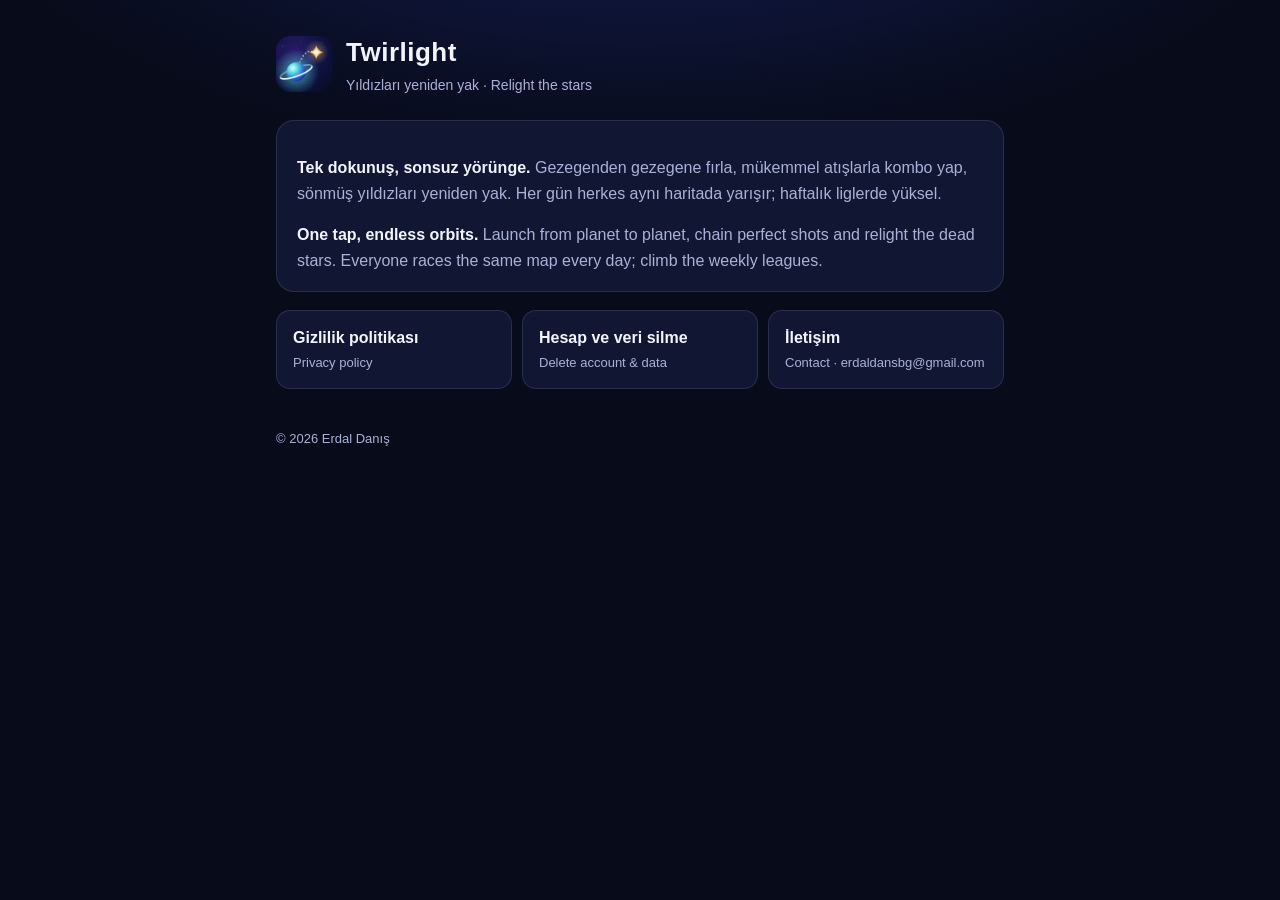
==== index.html @ c249e198 "Add files via upload" ====
<!doctype html>
<html lang="tr">
<head>
  <meta charset="utf-8">
  <meta name="viewport" content="width=device-width, initial-scale=1">
  <title>Twirlight</title>
  <meta name="description" content="Twirlight: tek dokunuşla yıldızları yeniden yaktığın, her gün herkesin aynı haritada yarıştığı uzay oyunu.">
  <link rel="icon" href="icon.png">
  <link rel="stylesheet" href="style.css">
</head>
<body>
  <main>
    <header>
      <img src="icon.png" alt="">
      <div>
        <div class="brand">Twirlight</div>
        <div class="tag">Yıldızları yeniden yak · Relight the stars</div>
      </div>
    </header>

    <div class="card">
      <p><strong>Tek dokunuş, sonsuz yörünge.</strong> Gezegenden gezegene fırla, mükemmel atışlarla kombo yap,
        sönmüş yıldızları yeniden yak. Her gün herkes aynı haritada yarışır; haftalık liglerde yüksel.</p>
      <p><strong>One tap, endless orbits.</strong> Launch from planet to planet, chain perfect shots and relight the
        dead stars. Everyone races the same map every day; climb the weekly leagues.</p>
    </div>

    <div class="links">
      <a href="privacy/">Gizlilik politikası<span>Privacy policy</span></a>
      <a href="delete-account/">Hesap ve veri silme<span>Delete account &amp; data</span></a>
      <a href="mailto:erdaldansbg@gmail.com">İletişim<span>Contact · erdaldansbg@gmail.com</span></a>
    </div>

    <footer>© 2026 Erdal Danış</footer>
  </main>
</body>
</html>
---- style.css ----
:root {
  --bg: #070b1a;
  --surface: #111733;
  --border: rgba(255, 255, 255, 0.1);
  --text: #f2f5ff;
  --dim: #a9b2d6;
  --accent: #5ce1e6;
  --gold: #ffd166;
  --danger: #ff6b6b;
}
* { box-sizing: border-box; }
html { -webkit-text-size-adjust: 100%; }
body {
  margin: 0;
  background: radial-gradient(1200px 600px at 50% -200px, #16205a 0%, var(--bg) 60%) fixed, var(--bg);
  color: var(--text);
  font: 16px/1.6 -apple-system, BlinkMacSystemFont, 'Segoe UI', Roboto, 'Helvetica Neue', Arial, sans-serif;
}
main { max-width: 760px; margin: 0 auto; padding: 32px 16px 64px; }
header { display: flex; align-items: center; gap: 14px; margin-bottom: 24px; }
header img { width: 56px; height: 56px; border-radius: 14px; }
header a { color: var(--text); text-decoration: none; }
.brand { font-size: 26px; font-weight: 800; letter-spacing: 0.5px; }
.tag { color: var(--dim); font-size: 14px; }
h1 { font-size: 28px; line-height: 1.25; margin: 8px 0 4px; }
h2 { font-size: 19px; margin: 28px 0 8px; color: var(--accent); }
p, li { color: var(--dim); }
strong { color: var(--text); }
a { color: var(--accent); }
.card { background: var(--surface); border: 1px solid var(--border); border-radius: 18px; padding: 18px 20px; margin: 14px 0; }
.lang { display: flex; gap: 8px; margin: 12px 0 8px; }
.lang a { padding: 6px 12px; border-radius: 999px; border: 1px solid var(--border); text-decoration: none; color: var(--text); font-size: 14px; }
.muted { color: var(--dim); font-size: 14px; }
.steps li { margin: 6px 0; }
.warn { border-color: rgba(255, 107, 107, 0.35); }
.warn strong { color: var(--danger); }
.links { display: grid; gap: 10px; grid-template-columns: repeat(auto-fit, minmax(200px, 1fr)); margin-top: 18px; }
.links a { display: block; background: var(--surface); border: 1px solid var(--border); border-radius: 14px; padding: 14px 16px; text-decoration: none; color: var(--text); font-weight: 600; }
.links a span { display: block; color: var(--dim); font-weight: 400; font-size: 13px; margin-top: 2px; }
hr { border: 0; border-top: 1px solid var(--border); margin: 40px 0; }
footer { color: var(--dim); font-size: 13px; margin-top: 40px; }
.card h2 { margin-top: 0; }
.card > :last-child { margin-bottom: 0; }
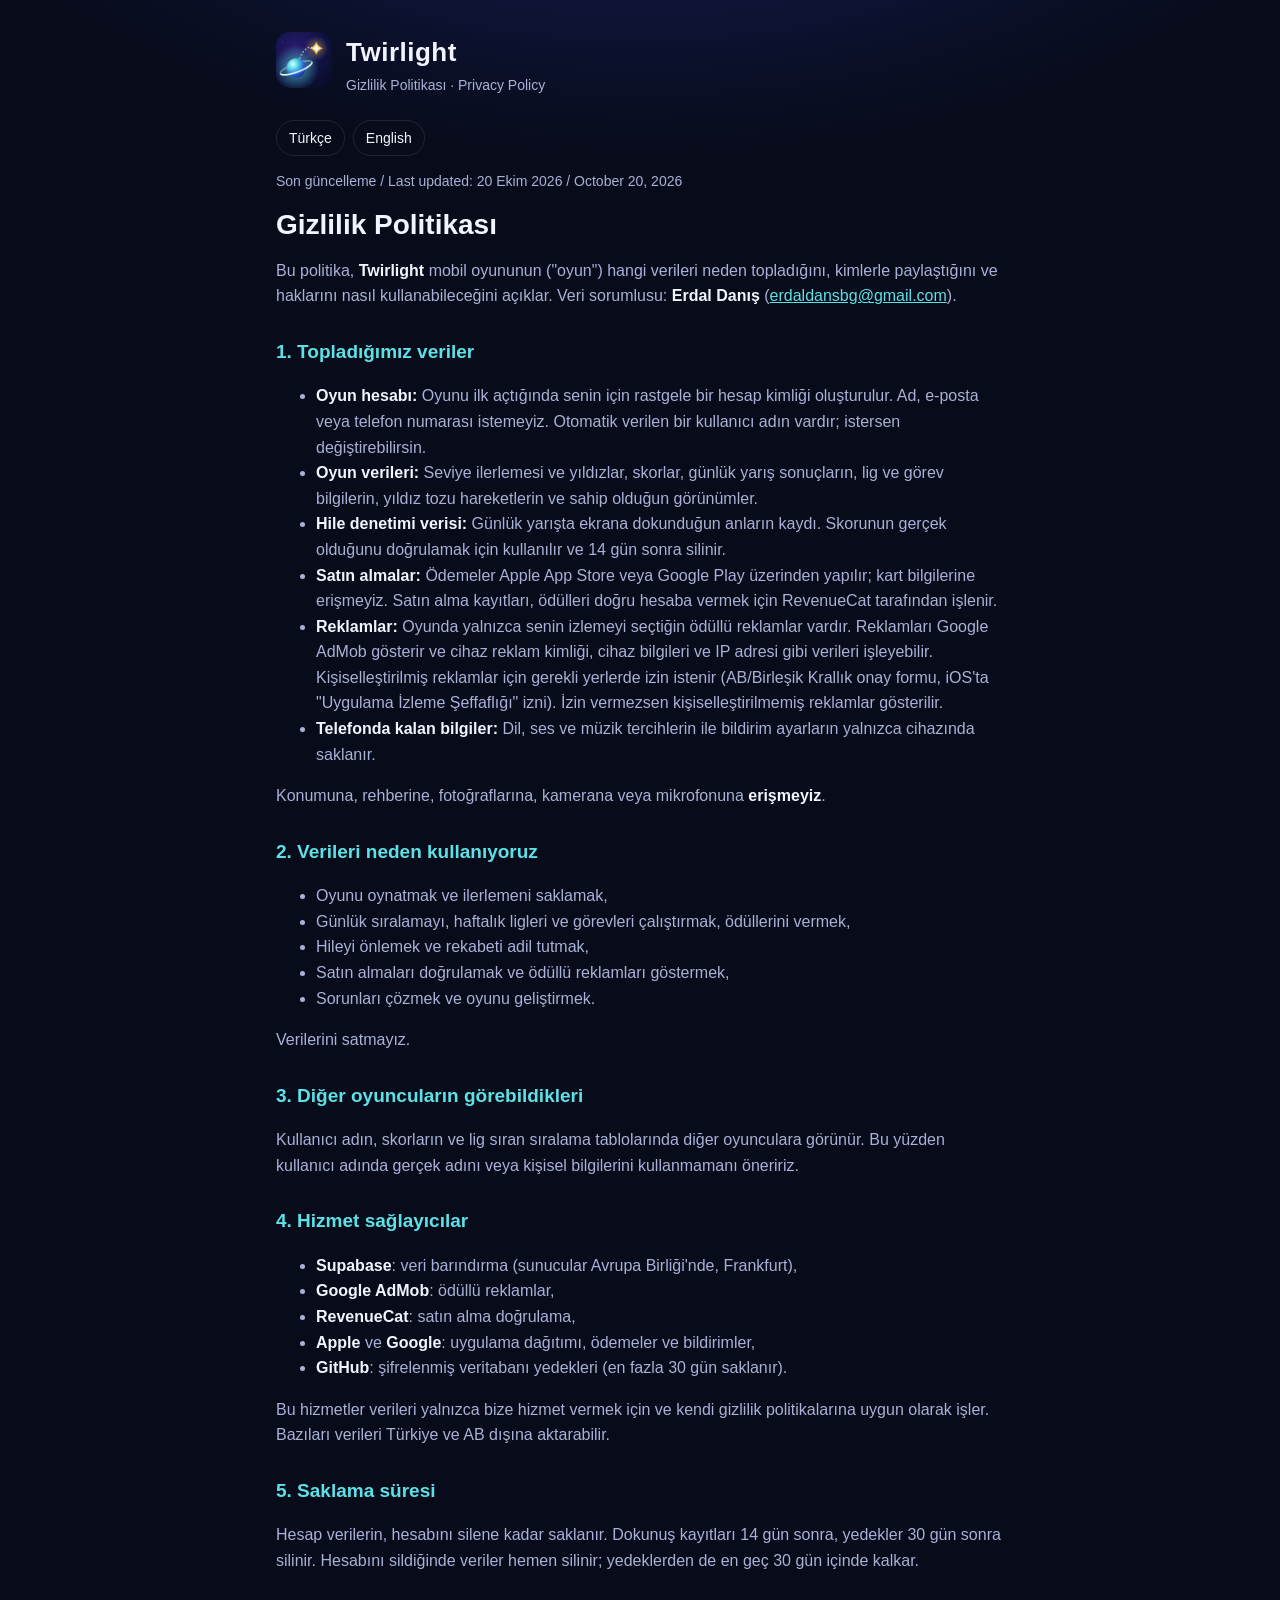
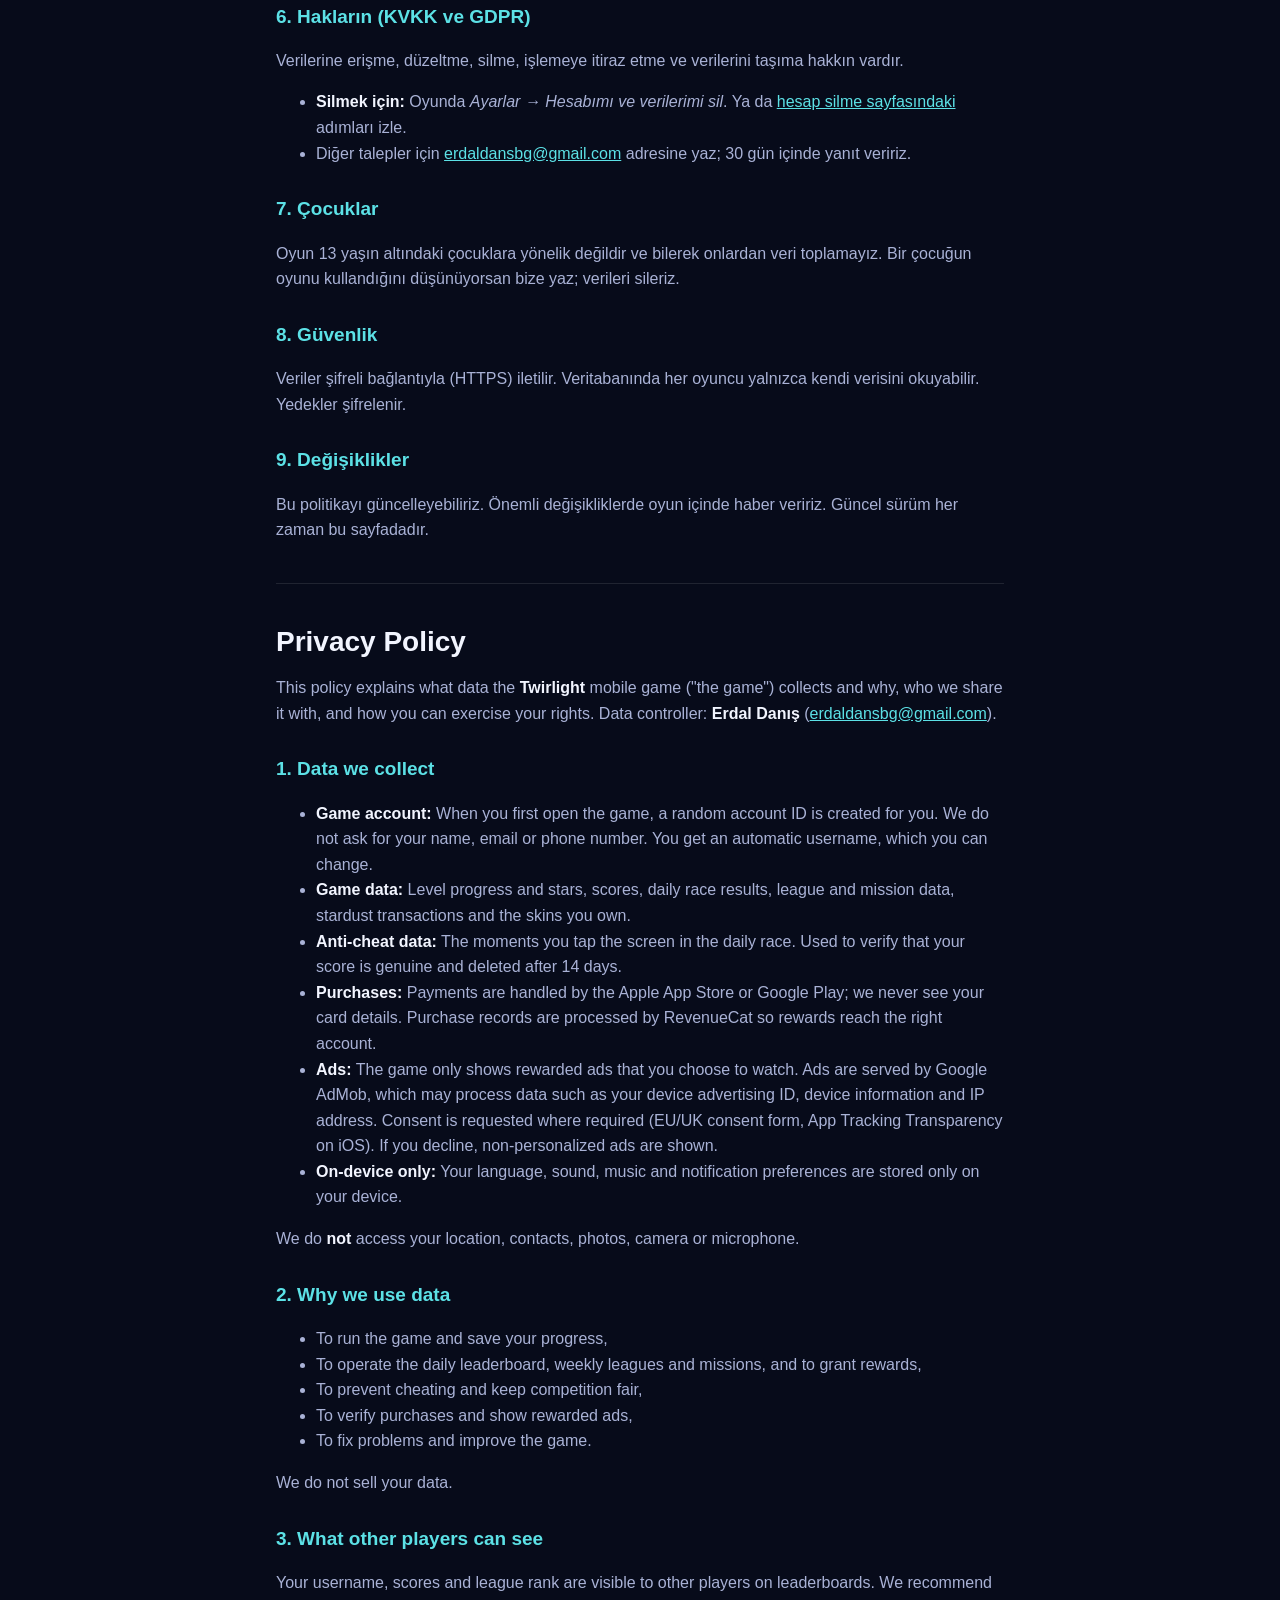
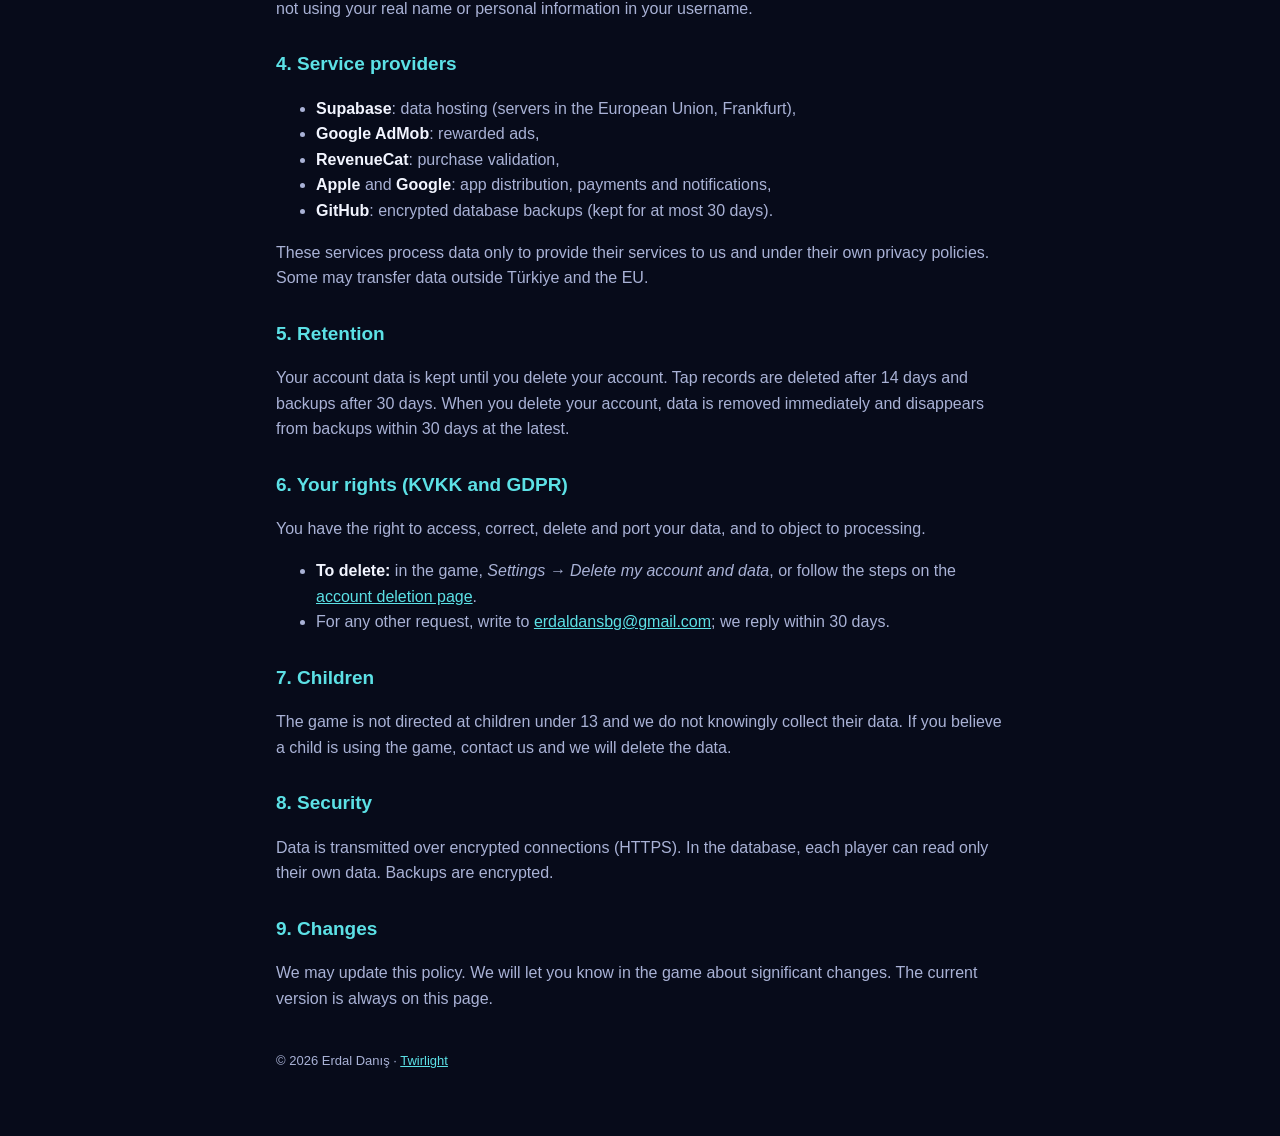
==== commit bb2146f6: "Add files via upload" ====
--- a/index.html
+++ b/index.html
@@ -3,35 +3,181 @@
 <head>
   <meta charset="utf-8">
   <meta name="viewport" content="width=device-width, initial-scale=1">
-  <title>Twirlight</title>
-  <meta name="description" content="Twirlight: tek dokunuşla yıldızları yeniden yaktığın, her gün herkesin aynı haritada yarıştığı uzay oyunu.">
-  <link rel="icon" href="icon.png">
-  <link rel="stylesheet" href="style.css">
+  <title>Twirlight · Gizlilik Politikası / Privacy Policy</title>
+  <link rel="icon" href="../icon.png">
+  <link rel="stylesheet" href="../style.css">
 </head>
 <body>
   <main>
     <header>
-      <img src="icon.png" alt="">
+      <a href="../"><img src="../icon.png" alt=""></a>
       <div>
-        <div class="brand">Twirlight</div>
-        <div class="tag">Yıldızları yeniden yak · Relight the stars</div>
+        <a href="../" class="brand">Twirlight</a>
+        <div class="tag">Gizlilik Politikası · Privacy Policy</div>
       </div>
     </header>
 
-    <div class="card">
-      <p><strong>Tek dokunuş, sonsuz yörünge.</strong> Gezegenden gezegene fırla, mükemmel atışlarla kombo yap,
-        sönmüş yıldızları yeniden yak. Her gün herkes aynı haritada yarışır; haftalık liglerde yüksel.</p>
-      <p><strong>One tap, endless orbits.</strong> Launch from planet to planet, chain perfect shots and relight the
-        dead stars. Everyone races the same map every day; climb the weekly leagues.</p>
-    </div>
+    <div class="lang"><a href="#tr">Türkçe</a><a href="#en">English</a></div>
+    <p class="muted">Son güncelleme / Last updated: 20 Ekim 2026 / October 20, 2026</p>
 
-    <div class="links">
-      <a href="privacy/">Gizlilik politikası<span>Privacy policy</span></a>
-      <a href="delete-account/">Hesap ve veri silme<span>Delete account &amp; data</span></a>
-      <a href="mailto:erdaldansbg@gmail.com">İletişim<span>Contact · erdaldansbg@gmail.com</span></a>
-    </div>
+    <!-- ===================== TÜRKÇE ===================== -->
+    <section id="tr">
+      <h1>Gizlilik Politikası</h1>
+      <p>Bu politika, <strong>Twirlight</strong> mobil oyununun ("oyun") hangi verileri neden topladığını, kimlerle
+        paylaştığını ve haklarını nasıl kullanabileceğini açıklar. Veri sorumlusu: <strong>Erdal Danış</strong>
+        (<a href="mailto:erdaldansbg@gmail.com">erdaldansbg@gmail.com</a>).</p>
 
-    <footer>© 2026 Erdal Danış</footer>
+      <h2>1. Topladığımız veriler</h2>
+      <ul>
+        <li><strong>Oyun hesabı:</strong> Oyunu ilk açtığında senin için rastgele bir hesap kimliği oluşturulur.
+          Ad, e-posta veya telefon numarası istemeyiz. Otomatik verilen bir kullanıcı adın vardır; istersen değiştirebilirsin.</li>
+        <li><strong>Oyun verileri:</strong> Seviye ilerlemesi ve yıldızlar, skorlar, günlük yarış sonuçların, lig ve görev
+          bilgilerin, yıldız tozu hareketlerin ve sahip olduğun görünümler.</li>
+        <li><strong>Hile denetimi verisi:</strong> Günlük yarışta ekrana dokunduğun anların kaydı. Skorunun gerçek olduğunu
+          doğrulamak için kullanılır ve 14 gün sonra silinir.</li>
+        <li><strong>Satın almalar:</strong> Ödemeler Apple App Store veya Google Play üzerinden yapılır; kart bilgilerine
+          erişmeyiz. Satın alma kayıtları, ödülleri doğru hesaba vermek için RevenueCat tarafından işlenir.</li>
+        <li><strong>Reklamlar:</strong> Oyunda yalnızca senin izlemeyi seçtiğin ödüllü reklamlar vardır. Reklamları
+          Google AdMob gösterir ve cihaz reklam kimliği, cihaz bilgileri ve IP adresi gibi verileri işleyebilir.
+          Kişiselleştirilmiş reklamlar için gerekli yerlerde izin istenir (AB/Birleşik Krallık onay formu, iOS'ta
+          "Uygulama İzleme Şeffaflığı" izni). İzin vermezsen kişiselleştirilmemiş reklamlar gösterilir.</li>
+        <li><strong>Telefonda kalan bilgiler:</strong> Dil, ses ve müzik tercihlerin ile bildirim ayarların yalnızca
+          cihazında saklanır.</li>
+      </ul>
+      <p>Konumuna, rehberine, fotoğraflarına, kamerana veya mikrofonuna <strong>erişmeyiz</strong>.</p>
+
+      <h2>2. Verileri neden kullanıyoruz</h2>
+      <ul>
+        <li>Oyunu oynatmak ve ilerlemeni saklamak,</li>
+        <li>Günlük sıralamayı, haftalık ligleri ve görevleri çalıştırmak, ödüllerini vermek,</li>
+        <li>Hileyi önlemek ve rekabeti adil tutmak,</li>
+        <li>Satın almaları doğrulamak ve ödüllü reklamları göstermek,</li>
+        <li>Sorunları çözmek ve oyunu geliştirmek.</li>
+      </ul>
+      <p>Verilerini satmayız.</p>
+
+      <h2>3. Diğer oyuncuların görebildikleri</h2>
+      <p>Kullanıcı adın, skorların ve lig sıran sıralama tablolarında diğer oyunculara görünür. Bu yüzden kullanıcı adında
+        gerçek adını veya kişisel bilgilerini kullanmamanı öneririz.</p>
+
+      <h2>4. Hizmet sağlayıcılar</h2>
+      <ul>
+        <li><strong>Supabase</strong>: veri barındırma (sunucular Avrupa Birliği'nde, Frankfurt),</li>
+        <li><strong>Google AdMob</strong>: ödüllü reklamlar,</li>
+        <li><strong>RevenueCat</strong>: satın alma doğrulama,</li>
+        <li><strong>Apple</strong> ve <strong>Google</strong>: uygulama dağıtımı, ödemeler ve bildirimler,</li>
+        <li><strong>GitHub</strong>: şifrelenmiş veritabanı yedekleri (en fazla 30 gün saklanır).</li>
+      </ul>
+      <p>Bu hizmetler verileri yalnızca bize hizmet vermek için ve kendi gizlilik politikalarına uygun olarak işler.
+        Bazıları verileri Türkiye ve AB dışına aktarabilir.</p>
+
+      <h2>5. Saklama süresi</h2>
+      <p>Hesap verilerin, hesabını silene kadar saklanır. Dokunuş kayıtları 14 gün sonra, yedekler 30 gün sonra silinir.
+        Hesabını sildiğinde veriler hemen silinir; yedeklerden de en geç 30 gün içinde kalkar.</p>
+
+      <h2>6. Hakların (KVKK ve GDPR)</h2>
+      <p>Verilerine erişme, düzeltme, silme, işlemeye itiraz etme ve verilerini taşıma hakkın vardır.</p>
+      <ul>
+        <li><strong>Silmek için:</strong> Oyunda <em>Ayarlar → Hesabımı ve verilerimi sil</em>. Ya da
+          <a href="../delete-account/">hesap silme sayfasındaki</a> adımları izle.</li>
+        <li>Diğer talepler için <a href="mailto:erdaldansbg@gmail.com">erdaldansbg@gmail.com</a> adresine yaz;
+          30 gün içinde yanıt veririz.</li>
+      </ul>
+
+      <h2>7. Çocuklar</h2>
+      <p>Oyun 13 yaşın altındaki çocuklara yönelik değildir ve bilerek onlardan veri toplamayız. Bir çocuğun oyunu
+        kullandığını düşünüyorsan bize yaz; verileri sileriz.</p>
+
+      <h2>8. Güvenlik</h2>
+      <p>Veriler şifreli bağlantıyla (HTTPS) iletilir. Veritabanında her oyuncu yalnızca kendi verisini okuyabilir.
+        Yedekler şifrelenir.</p>
+
+      <h2>9. Değişiklikler</h2>
+      <p>Bu politikayı güncelleyebiliriz. Önemli değişikliklerde oyun içinde haber veririz. Güncel sürüm her zaman bu
+        sayfadadır.</p>
+    </section>
+
+    <hr>
+
+    <!-- ===================== ENGLISH ===================== -->
+    <section id="en" lang="en">
+      <h1>Privacy Policy</h1>
+      <p>This policy explains what data the <strong>Twirlight</strong> mobile game ("the game") collects and why, who we
+        share it with, and how you can exercise your rights. Data controller: <strong>Erdal Danış</strong>
+        (<a href="mailto:erdaldansbg@gmail.com">erdaldansbg@gmail.com</a>).</p>
+
+      <h2>1. Data we collect</h2>
+      <ul>
+        <li><strong>Game account:</strong> When you first open the game, a random account ID is created for you. We do
+          not ask for your name, email or phone number. You get an automatic username, which you can change.</li>
+        <li><strong>Game data:</strong> Level progress and stars, scores, daily race results, league and mission data,
+          stardust transactions and the skins you own.</li>
+        <li><strong>Anti-cheat data:</strong> The moments you tap the screen in the daily race. Used to verify that your
+          score is genuine and deleted after 14 days.</li>
+        <li><strong>Purchases:</strong> Payments are handled by the Apple App Store or Google Play; we never see your
+          card details. Purchase records are processed by RevenueCat so rewards reach the right account.</li>
+        <li><strong>Ads:</strong> The game only shows rewarded ads that you choose to watch. Ads are served by Google
+          AdMob, which may process data such as your device advertising ID, device information and IP address.
+          Consent is requested where required (EU/UK consent form, App Tracking Transparency on iOS). If you decline,
+          non-personalized ads are shown.</li>
+        <li><strong>On-device only:</strong> Your language, sound, music and notification preferences are stored only on
+          your device.</li>
+      </ul>
+      <p>We do <strong>not</strong> access your location, contacts, photos, camera or microphone.</p>
+
+      <h2>2. Why we use data</h2>
+      <ul>
+        <li>To run the game and save your progress,</li>
+        <li>To operate the daily leaderboard, weekly leagues and missions, and to grant rewards,</li>
+        <li>To prevent cheating and keep competition fair,</li>
+        <li>To verify purchases and show rewarded ads,</li>
+        <li>To fix problems and improve the game.</li>
+      </ul>
+      <p>We do not sell your data.</p>
+
+      <h2>3. What other players can see</h2>
+      <p>Your username, scores and league rank are visible to other players on leaderboards. We recommend not using
+        your real name or personal information in your username.</p>
+
+      <h2>4. Service providers</h2>
+      <ul>
+        <li><strong>Supabase</strong>: data hosting (servers in the European Union, Frankfurt),</li>
+        <li><strong>Google AdMob</strong>: rewarded ads,</li>
+        <li><strong>RevenueCat</strong>: purchase validation,</li>
+        <li><strong>Apple</strong> and <strong>Google</strong>: app distribution, payments and notifications,</li>
+        <li><strong>GitHub</strong>: encrypted database backups (kept for at most 30 days).</li>
+      </ul>
+      <p>These services process data only to provide their services to us and under their own privacy policies. Some
+        may transfer data outside Türkiye and the EU.</p>
+
+      <h2>5. Retention</h2>
+      <p>Your account data is kept until you delete your account. Tap records are deleted after 14 days and backups
+        after 30 days. When you delete your account, data is removed immediately and disappears from backups within 30
+        days at the latest.</p>
+
+      <h2>6. Your rights (KVKK and GDPR)</h2>
+      <p>You have the right to access, correct, delete and port your data, and to object to processing.</p>
+      <ul>
+        <li><strong>To delete:</strong> in the game, <em>Settings → Delete my account and data</em>, or follow the steps
+          on the <a href="../delete-account/">account deletion page</a>.</li>
+        <li>For any other request, write to <a href="mailto:erdaldansbg@gmail.com">erdaldansbg@gmail.com</a>; we reply
+          within 30 days.</li>
+      </ul>
+
+      <h2>7. Children</h2>
+      <p>The game is not directed at children under 13 and we do not knowingly collect their data. If you believe a
+        child is using the game, contact us and we will delete the data.</p>
+
+      <h2>8. Security</h2>
+      <p>Data is transmitted over encrypted connections (HTTPS). In the database, each player can read only their own
+        data. Backups are encrypted.</p>
+
+      <h2>9. Changes</h2>
+      <p>We may update this policy. We will let you know in the game about significant changes. The current version is
+        always on this page.</p>
+    </section>
+
+    <footer>© 2026 Erdal Danış · <a href="../">Twirlight</a></footer>
   </main>
 </body>
 </html>
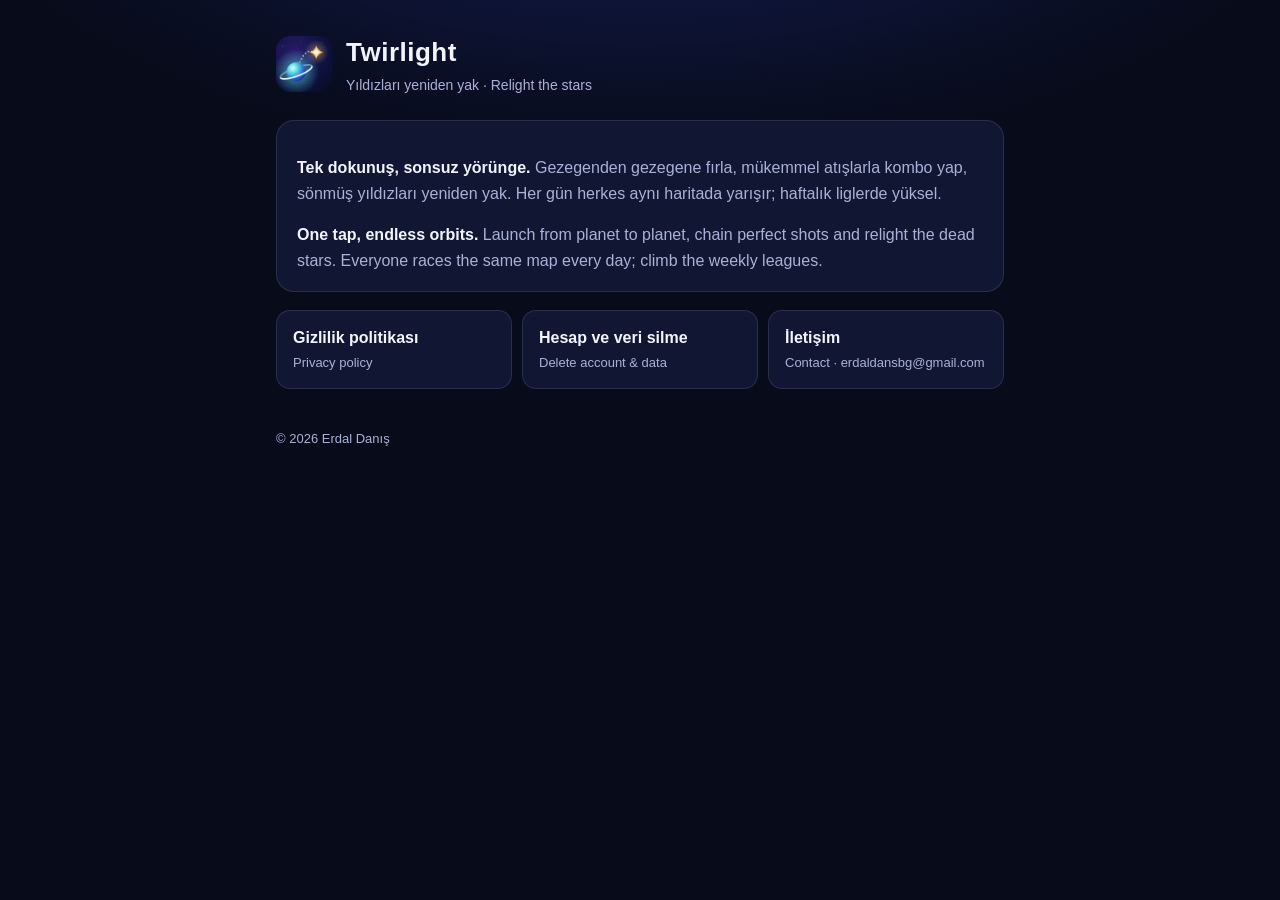
==== commit 3264f5e6: "Add files via upload" ====
--- a/index.html
+++ b/index.html
@@ -3,181 +3,35 @@
 <head>
   <meta charset="utf-8">
   <meta name="viewport" content="width=device-width, initial-scale=1">
-  <title>Twirlight · Gizlilik Politikası / Privacy Policy</title>
-  <link rel="icon" href="../icon.png">
-  <link rel="stylesheet" href="../style.css">
+  <title>Twirlight</title>
+  <meta name="description" content="Twirlight: tek dokunuşla yıldızları yeniden yaktığın, her gün herkesin aynı haritada yarıştığı uzay oyunu.">
+  <link rel="icon" href="icon.png">
+  <link rel="stylesheet" href="style.css">
 </head>
 <body>
   <main>
     <header>
-      <a href="../"><img src="../icon.png" alt=""></a>
+      <img src="icon.png" alt="">
       <div>
-        <a href="../" class="brand">Twirlight</a>
-        <div class="tag">Gizlilik Politikası · Privacy Policy</div>
+        <div class="brand">Twirlight</div>
+        <div class="tag">Yıldızları yeniden yak · Relight the stars</div>
       </div>
     </header>
 
-    <div class="lang"><a href="#tr">Türkçe</a><a href="#en">English</a></div>
-    <p class="muted">Son güncelleme / Last updated: 20 Ekim 2026 / October 20, 2026</p>
+    <div class="card">
+      <p><strong>Tek dokunuş, sonsuz yörünge.</strong> Gezegenden gezegene fırla, mükemmel atışlarla kombo yap,
+        sönmüş yıldızları yeniden yak. Her gün herkes aynı haritada yarışır; haftalık liglerde yüksel.</p>
+      <p><strong>One tap, endless orbits.</strong> Launch from planet to planet, chain perfect shots and relight the
+        dead stars. Everyone races the same map every day; climb the weekly leagues.</p>
+    </div>
 
-    <!-- ===================== TÜRKÇE ===================== -->
-    <section id="tr">
-      <h1>Gizlilik Politikası</h1>
-      <p>Bu politika, <strong>Twirlight</strong> mobil oyununun ("oyun") hangi verileri neden topladığını, kimlerle
-        paylaştığını ve haklarını nasıl kullanabileceğini açıklar. Veri sorumlusu: <strong>Erdal Danış</strong>
-        (<a href="mailto:erdaldansbg@gmail.com">erdaldansbg@gmail.com</a>).</p>
+    <div class="links">
+      <a href="privacy/">Gizlilik politikası<span>Privacy policy</span></a>
+      <a href="delete-account/">Hesap ve veri silme<span>Delete account &amp; data</span></a>
+      <a href="mailto:erdaldansbg@gmail.com">İletişim<span>Contact · erdaldansbg@gmail.com</span></a>
+    </div>
 
-      <h2>1. Topladığımız veriler</h2>
-      <ul>
-        <li><strong>Oyun hesabı:</strong> Oyunu ilk açtığında senin için rastgele bir hesap kimliği oluşturulur.
-          Ad, e-posta veya telefon numarası istemeyiz. Otomatik verilen bir kullanıcı adın vardır; istersen değiştirebilirsin.</li>
-        <li><strong>Oyun verileri:</strong> Seviye ilerlemesi ve yıldızlar, skorlar, günlük yarış sonuçların, lig ve görev
-          bilgilerin, yıldız tozu hareketlerin ve sahip olduğun görünümler.</li>
-        <li><strong>Hile denetimi verisi:</strong> Günlük yarışta ekrana dokunduğun anların kaydı. Skorunun gerçek olduğunu
-          doğrulamak için kullanılır ve 14 gün sonra silinir.</li>
-        <li><strong>Satın almalar:</strong> Ödemeler Apple App Store veya Google Play üzerinden yapılır; kart bilgilerine
-          erişmeyiz. Satın alma kayıtları, ödülleri doğru hesaba vermek için RevenueCat tarafından işlenir.</li>
-        <li><strong>Reklamlar:</strong> Oyunda yalnızca senin izlemeyi seçtiğin ödüllü reklamlar vardır. Reklamları
-          Google AdMob gösterir ve cihaz reklam kimliği, cihaz bilgileri ve IP adresi gibi verileri işleyebilir.
-          Kişiselleştirilmiş reklamlar için gerekli yerlerde izin istenir (AB/Birleşik Krallık onay formu, iOS'ta
-          "Uygulama İzleme Şeffaflığı" izni). İzin vermezsen kişiselleştirilmemiş reklamlar gösterilir.</li>
-        <li><strong>Telefonda kalan bilgiler:</strong> Dil, ses ve müzik tercihlerin ile bildirim ayarların yalnızca
-          cihazında saklanır.</li>
-      </ul>
-      <p>Konumuna, rehberine, fotoğraflarına, kamerana veya mikrofonuna <strong>erişmeyiz</strong>.</p>
-
-      <h2>2. Verileri neden kullanıyoruz</h2>
-      <ul>
-        <li>Oyunu oynatmak ve ilerlemeni saklamak,</li>
-        <li>Günlük sıralamayı, haftalık ligleri ve görevleri çalıştırmak, ödüllerini vermek,</li>
-        <li>Hileyi önlemek ve rekabeti adil tutmak,</li>
-        <li>Satın almaları doğrulamak ve ödüllü reklamları göstermek,</li>
-        <li>Sorunları çözmek ve oyunu geliştirmek.</li>
-      </ul>
-      <p>Verilerini satmayız.</p>
-
-      <h2>3. Diğer oyuncuların görebildikleri</h2>
-      <p>Kullanıcı adın, skorların ve lig sıran sıralama tablolarında diğer oyunculara görünür. Bu yüzden kullanıcı adında
-        gerçek adını veya kişisel bilgilerini kullanmamanı öneririz.</p>
-
-      <h2>4. Hizmet sağlayıcılar</h2>
-      <ul>
-        <li><strong>Supabase</strong>: veri barındırma (sunucular Avrupa Birliği'nde, Frankfurt),</li>
-        <li><strong>Google AdMob</strong>: ödüllü reklamlar,</li>
-        <li><strong>RevenueCat</strong>: satın alma doğrulama,</li>
-        <li><strong>Apple</strong> ve <strong>Google</strong>: uygulama dağıtımı, ödemeler ve bildirimler,</li>
-        <li><strong>GitHub</strong>: şifrelenmiş veritabanı yedekleri (en fazla 30 gün saklanır).</li>
-      </ul>
-      <p>Bu hizmetler verileri yalnızca bize hizmet vermek için ve kendi gizlilik politikalarına uygun olarak işler.
-        Bazıları verileri Türkiye ve AB dışına aktarabilir.</p>
-
-      <h2>5. Saklama süresi</h2>
-      <p>Hesap verilerin, hesabını silene kadar saklanır. Dokunuş kayıtları 14 gün sonra, yedekler 30 gün sonra silinir.
-        Hesabını sildiğinde veriler hemen silinir; yedeklerden de en geç 30 gün içinde kalkar.</p>
-
-      <h2>6. Hakların (KVKK ve GDPR)</h2>
-      <p>Verilerine erişme, düzeltme, silme, işlemeye itiraz etme ve verilerini taşıma hakkın vardır.</p>
-      <ul>
-        <li><strong>Silmek için:</strong> Oyunda <em>Ayarlar → Hesabımı ve verilerimi sil</em>. Ya da
-          <a href="../delete-account/">hesap silme sayfasındaki</a> adımları izle.</li>
-        <li>Diğer talepler için <a href="mailto:erdaldansbg@gmail.com">erdaldansbg@gmail.com</a> adresine yaz;
-          30 gün içinde yanıt veririz.</li>
-      </ul>
-
-      <h2>7. Çocuklar</h2>
-      <p>Oyun 13 yaşın altındaki çocuklara yönelik değildir ve bilerek onlardan veri toplamayız. Bir çocuğun oyunu
-        kullandığını düşünüyorsan bize yaz; verileri sileriz.</p>
-
-      <h2>8. Güvenlik</h2>
-      <p>Veriler şifreli bağlantıyla (HTTPS) iletilir. Veritabanında her oyuncu yalnızca kendi verisini okuyabilir.
-        Yedekler şifrelenir.</p>
-
-      <h2>9. Değişiklikler</h2>
-      <p>Bu politikayı güncelleyebiliriz. Önemli değişikliklerde oyun içinde haber veririz. Güncel sürüm her zaman bu
-        sayfadadır.</p>
-    </section>
-
-    <hr>
-
-    <!-- ===================== ENGLISH ===================== -->
-    <section id="en" lang="en">
-      <h1>Privacy Policy</h1>
-      <p>This policy explains what data the <strong>Twirlight</strong> mobile game ("the game") collects and why, who we
-        share it with, and how you can exercise your rights. Data controller: <strong>Erdal Danış</strong>
-        (<a href="mailto:erdaldansbg@gmail.com">erdaldansbg@gmail.com</a>).</p>
-
-      <h2>1. Data we collect</h2>
-      <ul>
-        <li><strong>Game account:</strong> When you first open the game, a random account ID is created for you. We do
-          not ask for your name, email or phone number. You get an automatic username, which you can change.</li>
-        <li><strong>Game data:</strong> Level progress and stars, scores, daily race results, league and mission data,
-          stardust transactions and the skins you own.</li>
-        <li><strong>Anti-cheat data:</strong> The moments you tap the screen in the daily race. Used to verify that your
-          score is genuine and deleted after 14 days.</li>
-        <li><strong>Purchases:</strong> Payments are handled by the Apple App Store or Google Play; we never see your
-          card details. Purchase records are processed by RevenueCat so rewards reach the right account.</li>
-        <li><strong>Ads:</strong> The game only shows rewarded ads that you choose to watch. Ads are served by Google
-          AdMob, which may process data such as your device advertising ID, device information and IP address.
-          Consent is requested where required (EU/UK consent form, App Tracking Transparency on iOS). If you decline,
-          non-personalized ads are shown.</li>
-        <li><strong>On-device only:</strong> Your language, sound, music and notification preferences are stored only on
-          your device.</li>
-      </ul>
-      <p>We do <strong>not</strong> access your location, contacts, photos, camera or microphone.</p>
-
-      <h2>2. Why we use data</h2>
-      <ul>
-        <li>To run the game and save your progress,</li>
-        <li>To operate the daily leaderboard, weekly leagues and missions, and to grant rewards,</li>
-        <li>To prevent cheating and keep competition fair,</li>
-        <li>To verify purchases and show rewarded ads,</li>
-        <li>To fix problems and improve the game.</li>
-      </ul>
-      <p>We do not sell your data.</p>
-
-      <h2>3. What other players can see</h2>
-      <p>Your username, scores and league rank are visible to other players on leaderboards. We recommend not using
-        your real name or personal information in your username.</p>
-
-      <h2>4. Service providers</h2>
-      <ul>
-        <li><strong>Supabase</strong>: data hosting (servers in the European Union, Frankfurt),</li>
-        <li><strong>Google AdMob</strong>: rewarded ads,</li>
-        <li><strong>RevenueCat</strong>: purchase validation,</li>
-        <li><strong>Apple</strong> and <strong>Google</strong>: app distribution, payments and notifications,</li>
-        <li><strong>GitHub</strong>: encrypted database backups (kept for at most 30 days).</li>
-      </ul>
-      <p>These services process data only to provide their services to us and under their own privacy policies. Some
-        may transfer data outside Türkiye and the EU.</p>
-
-      <h2>5. Retention</h2>
-      <p>Your account data is kept until you delete your account. Tap records are deleted after 14 days and backups
-        after 30 days. When you delete your account, data is removed immediately and disappears from backups within 30
-        days at the latest.</p>
-
-      <h2>6. Your rights (KVKK and GDPR)</h2>
-      <p>You have the right to access, correct, delete and port your data, and to object to processing.</p>
-      <ul>
-        <li><strong>To delete:</strong> in the game, <em>Settings → Delete my account and data</em>, or follow the steps
-          on the <a href="../delete-account/">account deletion page</a>.</li>
-        <li>For any other request, write to <a href="mailto:erdaldansbg@gmail.com">erdaldansbg@gmail.com</a>; we reply
-          within 30 days.</li>
-      </ul>
-
-      <h2>7. Children</h2>
-      <p>The game is not directed at children under 13 and we do not knowingly collect their data. If you believe a
-        child is using the game, contact us and we will delete the data.</p>
-
-      <h2>8. Security</h2>
-      <p>Data is transmitted over encrypted connections (HTTPS). In the database, each player can read only their own
-        data. Backups are encrypted.</p>
-
-      <h2>9. Changes</h2>
-      <p>We may update this policy. We will let you know in the game about significant changes. The current version is
-        always on this page.</p>
-    </section>
-
-    <footer>© 2026 Erdal Danış · <a href="../">Twirlight</a></footer>
+    <footer>© 2026 Erdal Danış</footer>
   </main>
 </body>
 </html>
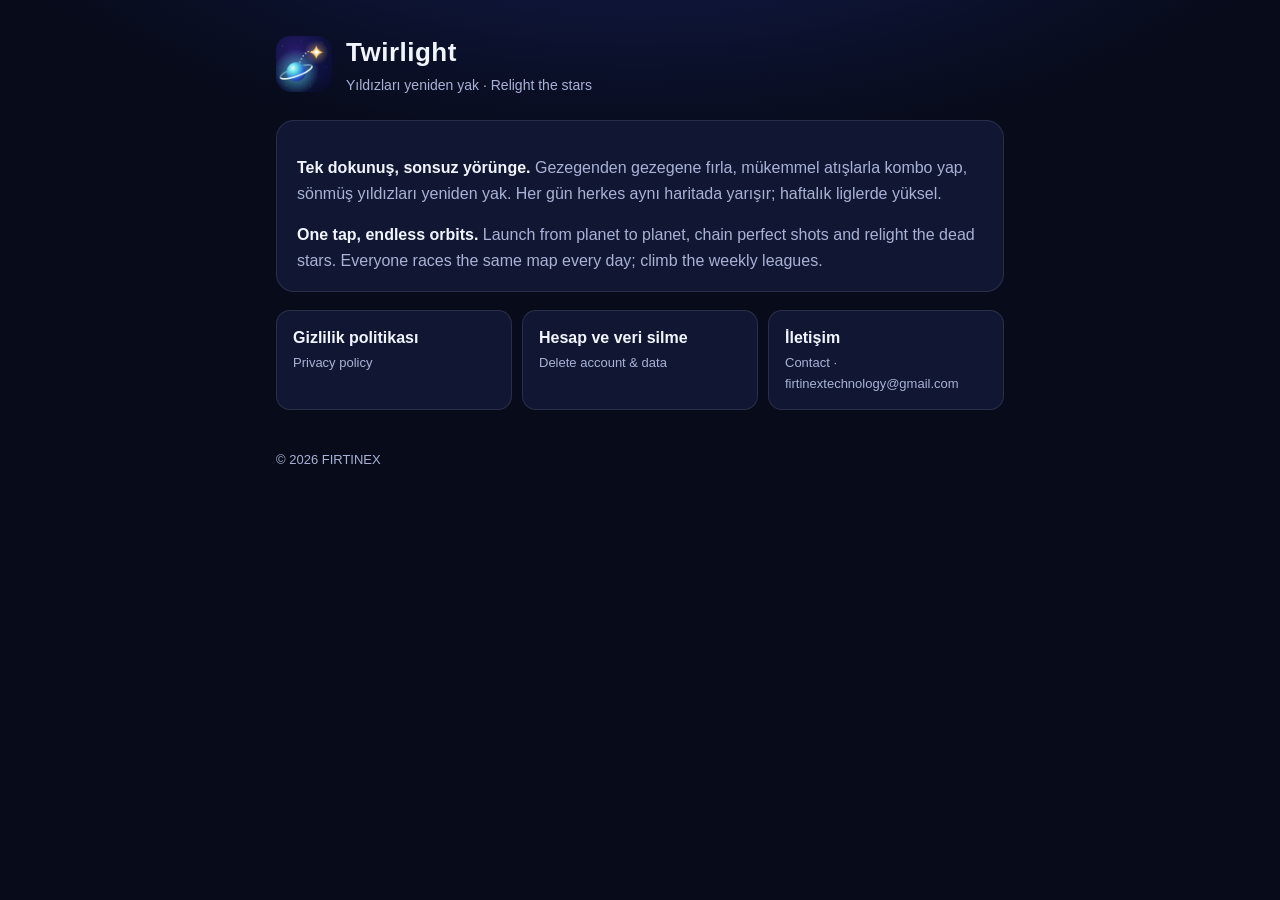
==== commit 04fb6dfd: "Add files via upload" ====
--- a/index.html
+++ b/index.html
@@ -26,12 +26,12 @@
     </div>
 
     <div class="links">
-      <a href="privacy/">Gizlilik politikası<span>Privacy policy</span></a>
-      <a href="delete-account/">Hesap ve veri silme<span>Delete account &amp; data</span></a>
-      <a href="mailto:erdaldansbg@gmail.com">İletişim<span>Contact · erdaldansbg@gmail.com</span></a>
+      <a href="privacy.html">Gizlilik politikası<span>Privacy policy</span></a>
+      <a href="delete-account.html">Hesap ve veri silme<span>Delete account &amp; data</span></a>
+      <a href="mailto:firtinextechnology@gmail.com">İletişim<span>Contact · firtinextechnology@gmail.com</span></a>
     </div>
 
-    <footer>© 2026 Erdal Danış</footer>
+    <footer>© 2026 FIRTINEX</footer>
   </main>
 </body>
 </html>
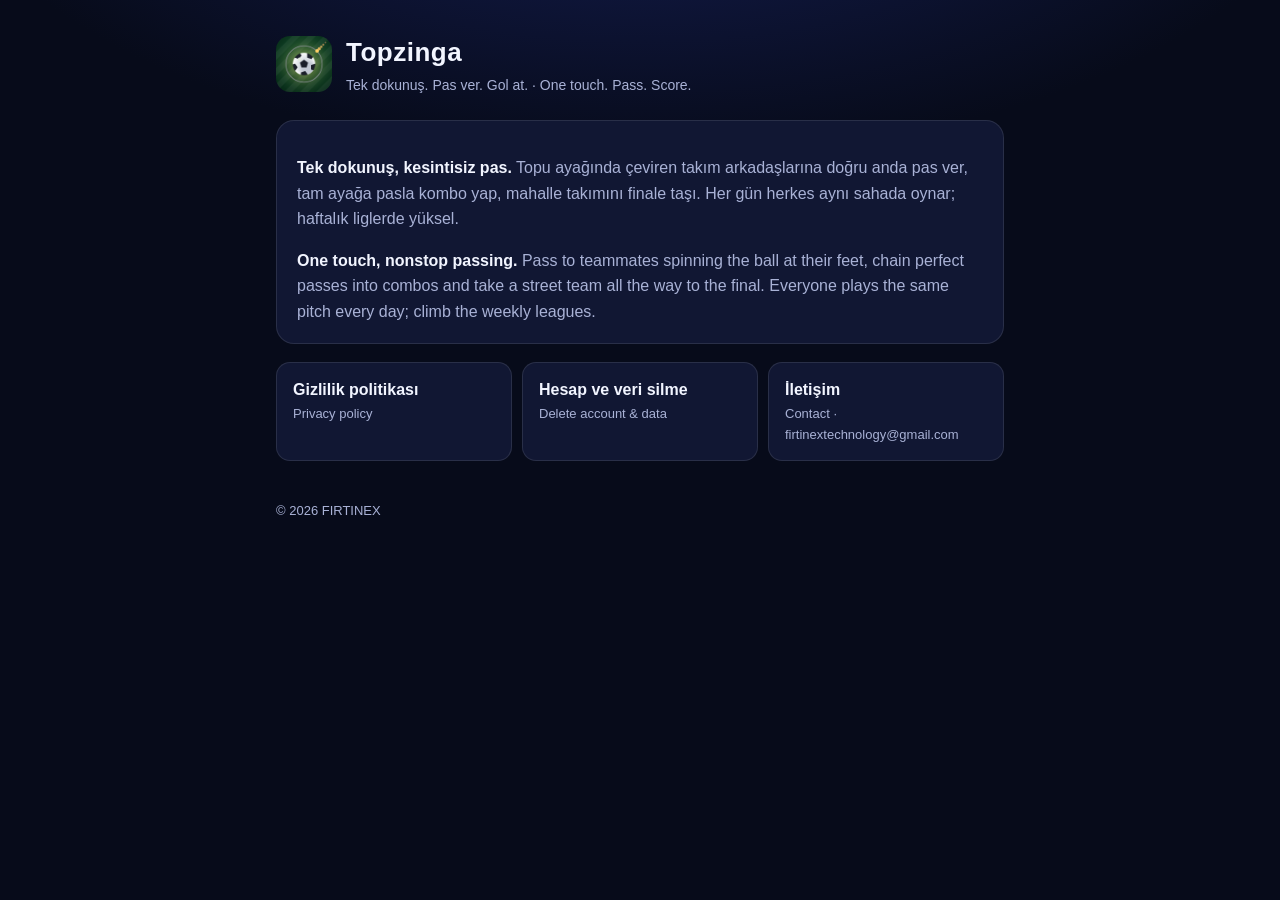
==== commit 173181dd: "Add files via upload" ====
--- a/index.html
+++ b/index.html
@@ -3,8 +3,8 @@
 <head>
   <meta charset="utf-8">
   <meta name="viewport" content="width=device-width, initial-scale=1">
-  <title>Twirlight</title>
-  <meta name="description" content="Twirlight: tek dokunuşla yıldızları yeniden yaktığın, her gün herkesin aynı haritada yarıştığı uzay oyunu.">
+  <title>Topzinga</title>
+  <meta name="description" content="Topzinga: tek dokunuşla pas verdiğin, mahalle takımını finale taşıdığın ve her gün herkesin aynı sahada yarıştığı futbol oyunu.">
   <link rel="icon" href="icon.png">
   <link rel="stylesheet" href="style.css">
 </head>
@@ -13,16 +13,16 @@
     <header>
       <img src="icon.png" alt="">
       <div>
-        <div class="brand">Twirlight</div>
-        <div class="tag">Yıldızları yeniden yak · Relight the stars</div>
+        <div class="brand">Topzinga</div>
+        <div class="tag">Tek dokunuş. Pas ver. Gol at. · One touch. Pass. Score.</div>
       </div>
     </header>
 
     <div class="card">
-      <p><strong>Tek dokunuş, sonsuz yörünge.</strong> Gezegenden gezegene fırla, mükemmel atışlarla kombo yap,
-        sönmüş yıldızları yeniden yak. Her gün herkes aynı haritada yarışır; haftalık liglerde yüksel.</p>
-      <p><strong>One tap, endless orbits.</strong> Launch from planet to planet, chain perfect shots and relight the
-        dead stars. Everyone races the same map every day; climb the weekly leagues.</p>
+      <p><strong>Tek dokunuş, kesintisiz pas.</strong> Topu ayağında çeviren takım arkadaşlarına doğru anda pas ver,
+        tam ayağa pasla kombo yap, mahalle takımını finale taşı. Her gün herkes aynı sahada oynar; haftalık liglerde yüksel.</p>
+      <p><strong>One touch, nonstop passing.</strong> Pass to teammates spinning the ball at their feet, chain perfect
+        passes into combos and take a street team all the way to the final. Everyone plays the same pitch every day; climb the weekly leagues.</p>
     </div>
 
     <div class="links">
